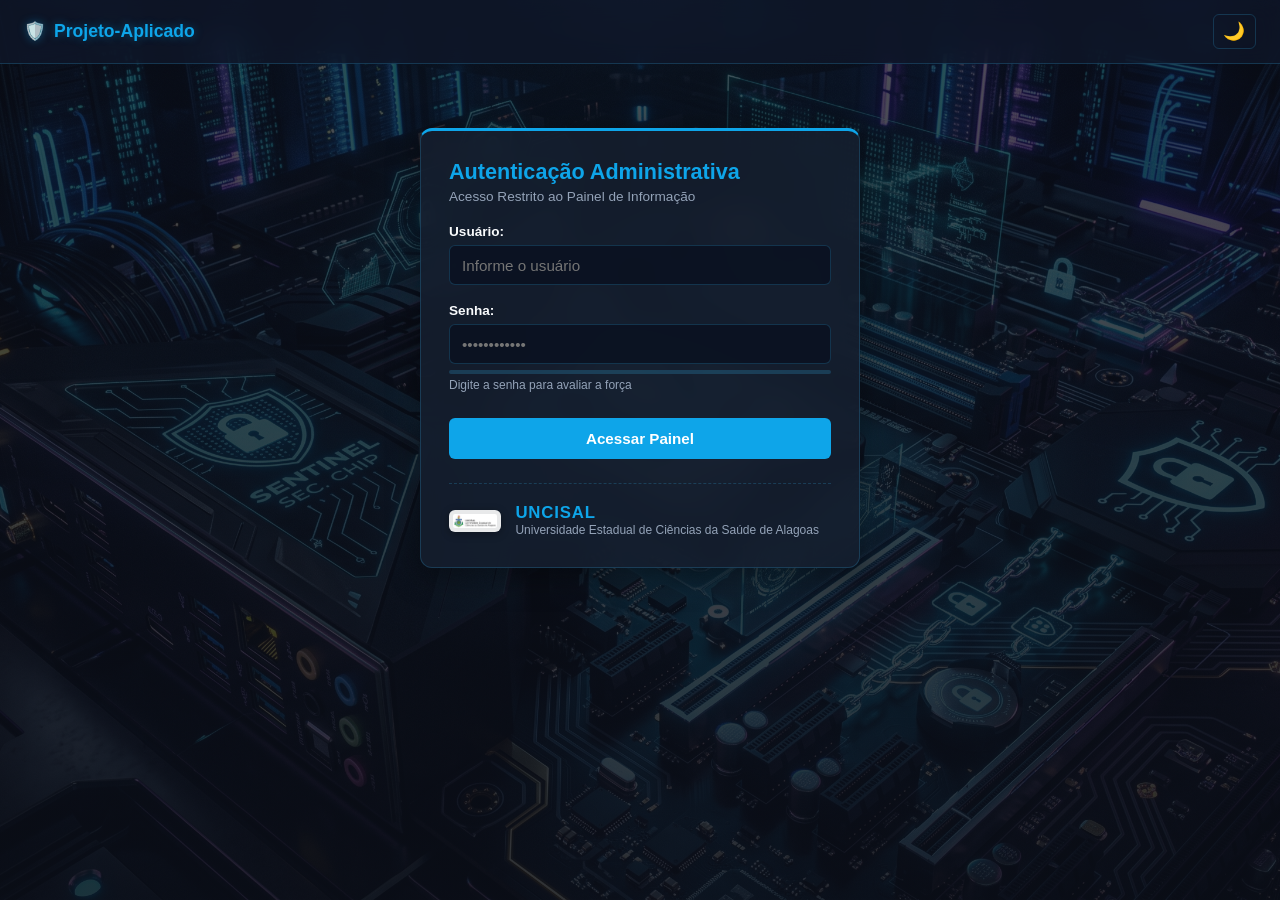
==== src/index.html @ e9300e87 "atualizar apresentação completo" ====
<!DOCTYPE html>
<html lang="pt-BR" data-theme="dark">
<head>
    <meta charset="UTF-8">
    <meta name="viewport" content="width=device-width, initial-scale=1.0">
    <meta http-equiv="X-Content-Type-Options" content="nosniff">
    <title>Painel Administrativo OCI - Projeto-Aplicado</title>
    <link rel="stylesheet" href="style.css">
</head>
<body>
    <header class="top-nav">
        <a href="index.html" class="brand">
            <span class="shield-icon">🛡️</span>
            <span>Projeto-Aplicado</span>
        </a>
        <div class="nav-actions">
            <button id="theme-toggle" class="btn-icon" aria-label="Alternar Tema" title="Alternar Modo Claro/Escuro">🌙</button>
            <button id="btn-nav-logout" class="btn-danger-sm hidden">Encerrar Sessão</button>
        </div>
    </header>

    <nav id="module-nav" class="sub-nav hidden">
        <div class="sub-nav-container">
            <a href="index.html" class="nav-link-btn active">📊 Painel Geral</a>
            <a href="apresentacao.html" class="nav-link-btn">🎥 Apresentação</a>
            <a href="github.html" class="nav-link-btn">🐙 GitHub do Projeto</a>
            <a href="servidor.html" class="nav-link-btn">🖥️ Servidor</a>
            <a href="antigravity.html" class="nav-link-btn">⚡ Antigravity</a>
            <a href="qualys.html" class="nav-link-btn">🔒 Qualy SSL lab</a>
            <a href="hardering-nginx.html" class="nav-link-btn">🛡️ Hardering nginx</a>
        </div>
    </nav>

    <main class="main-container">
        <section id="login-view" class="view card">
            <h2>Autenticação Administrativa</h2>
            <p class="subtitle">Acesso Restrito ao Painel de Informação</p>
            
            <div id="login-alert" class="alert hidden" role="alert"></div>

            <form id="login-form" autocomplete="off">
                <div class="form-group">
                    <label for="username">Usuário:</label>
                    <input type="text" id="username" name="username" required maxlength="30" placeholder="Informe o usuário">
                </div>

                <div class="form-group">
                    <label for="password">Senha:</label>
                    <input type="password" id="password" name="password" required maxlength="50" placeholder="••••••••••••">
                    <div class="password-meter-container">
                        <div id="password-meter-bar" class="meter-bar"></div>
                    </div>
                    <small id="password-feedback" class="meter-text">Digite a senha para avaliar a força</small>
                </div>

                <button type="submit" id="btn-login" class="btn-primary">Acessar Painel</button>
            </form>

            <div class="institution-footer">
                <img src="Logo uncisal.jpg" alt="Logo UNCISAL" class="institution-logo">
                <div class="institution-text">
                    <span class="inst-acronym">UNCISAL</span>
                    <span class="inst-fullname">Universidade Estadual de Ciências da Saúde de Alagoas</span>
                </div>
            </div>
        </section>

        <section id="dashboard-view" class="view hidden">
            <div class="dash-banner">
                <div>
                    <h2>Monitoramento do Servidor (OCI)</h2>
                    <p>Sessão ativa: <strong id="user-display"></strong> | Uptime do Host: <span id="srv-uptime">--</span></p>
                </div>
                <div class="session-timer-box">
                    <small>Sessão Expira em:</small>
                    <span id="session-timer" class="timer-digits">20:00</span>
                </div>
            </div>

            <div class="services-status-bar">
                <div class="srv-badge">
                    <span>Nginx Web Server:</span>
                    <strong id="status-nginx" class="badge badge-info">...</strong>
                </div>
                <div class="srv-badge">
                    <span>Fail2Ban Guard:</span>
                    <strong id="status-fail2ban" class="badge badge-info">...</strong>
                </div>
                <div class="srv-badge">
                    <span>SSHD Daemon:</span>
                    <strong id="status-sshd" class="badge badge-info">...</strong>
                </div>
                <div class="srv-badge">
                    <span>Criptografia PQC:</span>
                    <strong class="badge badge-success">ATIVADA</strong>
                </div>
            </div>

            <div class="hardware-grid">
                <div class="card hw-card">
                    <div class="hw-header">
                        <span>Processamento (CPU)</span>
                        <strong id="cpu-text">0%</strong>
                    </div>
                    <div class="progress-track">
                        <div id="cpu-bar" class="progress-fill" style="width: 0%;"></div>
                    </div>
                    <small class="hw-subtext">Carga de processamento da VM OCI</small>
                </div>

                <div class="card hw-card">
                    <div class="hw-header">
                        <span>Memória RAM</span>
                        <strong id="ram-text">0 MB / 0 MB</strong>
                    </div>
                    <div class="progress-track">
                        <div id="ram-bar" class="progress-fill" style="width: 0%;"></div>
                    </div>
                    <small class="hw-subtext">Livre: <span id="ram-free">--</span> (<span id="ram-percent">0%</span> em uso)</small>
                </div>

                <div class="card hw-card">
                    <div class="hw-header">
                        <span>Memória Swap</span>
                        <strong id="swap-text">0 MB / 0 MB</strong>
                    </div>
                    <div class="progress-track">
                        <div id="swap-bar" class="progress-fill" style="width: 0%;"></div>
                    </div>
                    <small class="hw-subtext">Livre: <span id="swap-free">--</span> (<span id="swap-percent">0%</span> em uso)</small>
                </div>
            </div>

            <div class="metrics-grid">
                <div class="metric-card">
                    <div class="metric-val" id="metric-processes">--</div>
                    <div class="metric-label">Processos no Linux</div>
                </div>
                <div class="metric-card">
                    <div class="metric-val" id="metric-sessions">--</div>
                    <div class="metric-label">Sessões Terminal / SSH</div>
                </div>
                <div class="metric-card">
                    <div class="metric-val" id="metric-blocked-attempts">0</div>
                    <div class="metric-label">Tentativas Bloqueadas</div>
                </div>
                <div class="metric-card">
                    <div class="metric-val" id="metric-events-count">0</div>
                    <div class="metric-label">Eventos Auditados</div>
                </div>
            </div>

            <div class="tools-grid">
                <div class="card tool-card">
                    <h3>Integridade de Dados (Hash SHA-256)</h3>
                    <p class="subtitle">Calculado via Web Cryptography API nativa</p>
                    <div class="form-group">
                        <input type="text" id="hash-input" placeholder="Digite uma mensagem para calcular o digest...">
                    </div>
                    <button id="btn-hash" class="btn-secondary">Gerar Hash</button>
                    <div class="hash-output-container">
                        <small>Digest Hexadecimal:</small>
                        <textarea id="hash-output" readonly rows="2"></textarea>
                    </div>
                </div>

                <div class="card tool-card">
                    <h3>Gerador de Credenciais Fortes</h3>
                    <p class="subtitle">Entropia criptográfica real via CSPRNG</p>
                    <div class="password-gen-control">
                        <label for="pass-length">Tamanho: <span id="pass-length-val">16</span> caracteres</label>
                        <input type="range" id="pass-length" min="12" max="32" value="16">
                    </div>
                    <div class="btn-group">
                        <button id="btn-gen-pass" class="btn-secondary">Gerar Senha</button>
                        <button id="btn-copy-pass" class="btn-secondary">Copiar</button>
                    </div>
                    <div class="hash-output-container">
                        <input type="text" id="generated-pass" readonly placeholder="Senha gerada">
                    </div>
                </div>
            </div>

            <div class="card logs-card">
                <h3>Logs de Auditoria de Segurança (OWASP A09:2025)</h3>
                <p class="subtitle">Registro contínuo das ações de sistema e telemetria</p>
                <div class="table-responsive">
                    <table class="logs-table">
                        <thead>
                            <tr>
                                <th>Horário</th>
                                <th>Tipo de Evento</th>
                                <th>Severidade</th>
                                <th>Detalhe Auditado</th>
                            </tr>
                        </thead>
                        <tbody id="logs-tbody"></tbody>
                    </table>
                </div>
            </div>
        </section>
    </main>

    <script src="app.js"></script>
</body>
</html>
---- src/style.css ----
/* DEFINIÇÃO DE VARIÁVEIS E TEMAS */
:root[data-theme="dark"] {
    --bg-main: #0b0f19;
    --bg-card: rgba(21, 30, 46, 0.88);
    --bg-input: rgba(11, 17, 32, 0.8);
    --text-main: #f8fafc;
    --text-muted: #94a3b8;
    --border-color: rgba(56, 189, 248, 0.2);
    --primary: #0ea5e9;
    --primary-hover: #0284c7;
    --success: #22c55e;
    --danger: #ef4444;
    --warning: #f59e0b;
}

:root[data-theme="light"] {
    --bg-main: #f1f5f9;
    --bg-card: rgba(255, 255, 255, 0.92);
    --bg-input: #ffffff;
    --text-main: #0f172a;
    --text-muted: #64748b;
    --border-color: rgba(2, 132, 199, 0.3);
    --primary: #0284c7;
    --primary-hover: #0369a1;
    --success: #16a34a;
    --danger: #dc2626;
    --warning: #d97706;
}

* {
    box-sizing: border-box;
    margin: 0;
    padding: 0;
    font-family: -apple-system, BlinkMacSystemFont, "Segoe UI", Roboto, sans-serif;
    transition: background-color 0.2s, color 0.2s, border-color 0.2s;
}

body {
    min-height: 100vh;
    display: flex;
    flex-direction: column;
    color: var(--text-main);
    background-color: var(--bg-main);
    background-size: cover;
    background-position: center;
    background-attachment: fixed;
    background-repeat: no-repeat;
}

body.view-login {
    background-image: linear-gradient(rgba(11, 15, 25, 0.72), rgba(11, 15, 25, 0.85)), url("Fundo01.jpg");
}

body.view-dashboard {
    background-image: linear-gradient(rgba(11, 15, 25, 0.78), rgba(11, 15, 25, 0.88)), url("Fundo02.jpg");
}

.top-nav {
    display: flex;
    justify-content: space-between;
    align-items: center;
    padding: 0.85rem 1.5rem;
    background-color: rgba(15, 23, 42, 0.75);
    backdrop-filter: blur(12px);
    border-bottom: 1px solid var(--border-color);
}

.brand {
    font-weight: 700;
    font-size: 1.1rem;
    display: flex;
    align-items: center;
    gap: 0.5rem;
    color: var(--primary);
    text-shadow: 0 0 10px rgba(14, 165, 233, 0.4);
    text-decoration: none;
}

.nav-actions {
    display: flex;
    align-items: center;
    gap: 0.75rem;
}

.btn-icon {
    background: transparent;
    border: 1px solid var(--border-color);
    padding: 0.4rem 0.6rem;
    border-radius: 6px;
    cursor: pointer;
    font-size: 1.1rem;
}

.btn-danger-sm {
    background-color: var(--danger);
    color: #ffffff;
    border: none;
    padding: 0.45rem 0.85rem;
    border-radius: 6px;
    font-size: 0.85rem;
    font-weight: 600;
    cursor: pointer;
    text-decoration: none;
}

.sub-nav {
    background: rgba(15, 23, 42, 0.65);
    backdrop-filter: blur(10px);
    border-bottom: 1px solid var(--border-color);
    padding: 0.6rem 1.5rem;
    overflow-x: auto;
}

.sub-nav-container {
    max-width: 1200px;
    margin: 0 auto;
    display: flex;
    gap: 0.5rem;
    align-items: center;
}

.nav-link-btn {
    background: rgba(56, 189, 248, 0.08);
    color: var(--text-muted);
    border: 1px solid var(--border-color);
    padding: 0.5rem 0.9rem;
    border-radius: 6px;
    font-size: 0.85rem;
    font-weight: 600;
    cursor: pointer;
    white-space: nowrap;
    text-decoration: none;
    display: inline-flex;
    align-items: center;
    gap: 0.4rem;
    transition: all 0.2s ease;
}

.nav-link-btn:hover {
    color: var(--text-main);
    background: rgba(56, 189, 248, 0.2);
    border-color: var(--primary);
}

.nav-link-btn.active {
    background: var(--primary);
    color: #ffffff;
    border-color: var(--primary);
    box-shadow: 0 0 12px rgba(14, 165, 233, 0.4);
}

.main-container {
    flex: 1;
    width: 100%;
    max-width: 1200px;
    margin: 0 auto;
    padding: 1.5rem;
}

.card {
    background-color: var(--bg-card);
    backdrop-filter: blur(14px);
    border: 1px solid var(--border-color);
    border-radius: 12px;
    padding: 1.75rem;
    box-shadow: 0 8px 32px 0 rgba(0, 0, 0, 0.37);
}

h2 {
    font-size: 1.35rem;
    color: var(--primary);
    margin-bottom: 0.25rem;
}

h3 {
    font-size: 1.1rem;
    margin-bottom: 0.35rem;
}

.subtitle {
    font-size: 0.85rem;
    color: var(--text-muted);
    margin-bottom: 1.25rem;
}

#login-view {
    max-width: 440px;
    margin: 2.5rem auto;
    border-top: 3px solid var(--primary);
}

.form-group {
    margin-bottom: 1.1rem;
}

label {
    display: block;
    font-size: 0.85rem;
    font-weight: 600;
    margin-bottom: 0.4rem;
}

input, textarea {
    width: 100%;
    padding: 0.65rem 0.75rem;
    border-radius: 6px;
    border: 1px solid var(--border-color);
    background-color: var(--bg-input);
    color: var(--text-main);
    font-size: 0.95rem;
}

input:focus, textarea:focus {
    outline: none;
    border-color: var(--primary);
    box-shadow: 0 0 8px rgba(14, 165, 233, 0.4);
}

.password-meter-container {
    height: 4px;
    width: 100%;
    background-color: var(--border-color);
    border-radius: 2px;
    margin-top: 0.4rem;
    overflow: hidden;
}

.meter-bar {
    height: 100%;
    width: 0;
    transition: width 0.3s, background-color 0.3s;
}

.meter-text {
    display: block;
    margin-top: 0.25rem;
    font-size: 0.75rem;
    color: var(--text-muted);
}

.institution-footer {
    margin-top: 1.5rem;
    padding-top: 1.2rem;
    border-top: 1px dashed var(--border-color);
    display: flex;
    align-items: center;
    gap: 0.9rem;
}

.institution-logo {
    width: 52px;
    height: auto;
    object-fit: contain;
    background: rgba(255, 255, 255, 0.9);
    padding: 4px;
    border-radius: 6px;
    box-shadow: 0 2px 8px rgba(0,0,0,0.3);
}

.institution-text {
    display: flex;
    flex-direction: column;
}

.inst-acronym {
    font-size: 1.05rem;
    font-weight: 800;
    color: var(--primary);
    letter-spacing: 0.05em;
}

.inst-fullname {
    font-size: 0.75rem;
    color: var(--text-muted);
    line-height: 1.3;
}

button, .btn-secondary {
    cursor: pointer;
    font-weight: 600;
    border-radius: 6px;
    border: none;
    text-decoration: none;
    display: inline-flex;
    align-items: center;
    justify-content: center;
    transition: opacity 0.2s;
}

button:hover, .btn-secondary:hover {
    opacity: 0.9;
}

.btn-primary {
    width: 100%;
    padding: 0.75rem;
    background-color: var(--primary);
    color: #ffffff;
    font-size: 0.95rem;
    margin-top: 0.5rem;
}

.btn-secondary {
    background-color: rgba(56, 189, 248, 0.15);
    border: 1px solid var(--border-color);
    color: var(--text-main);
    padding: 0.5rem 0.85rem;
    font-size: 0.85rem;
}

.btn-group {
    display: flex;
    gap: 0.5rem;
    margin-bottom: 0.75rem;
}

.alert {
    padding: 0.75rem;
    border-radius: 6px;
    font-size: 0.85rem;
    margin-bottom: 1rem;
}

.alert-error {
    background-color: rgba(239, 68, 68, 0.2);
    border: 1px solid var(--danger);
    color: #fca5a5;
}

.dash-banner {
    display: flex;
    justify-content: space-between;
    align-items: center;
    margin-bottom: 1.5rem;
    padding-bottom: 1rem;
    border-bottom: 1px solid var(--border-color);
    flex-wrap: wrap;
    gap: 1rem;
}

.session-timer-box {
    text-align: right;
    background-color: var(--bg-card);
    border: 1px solid var(--border-color);
    padding: 0.5rem 1rem;
    border-radius: 8px;
}

.timer-digits {
    display: block;
    font-size: 1.4rem;
    font-weight: 700;
    color: var(--primary);
    font-family: monospace;
}

.services-status-bar {
    display: flex;
    flex-wrap: wrap;
    gap: 1rem;
    margin-bottom: 1.5rem;
    background-color: var(--bg-card);
    backdrop-filter: blur(12px);
    border: 1px solid var(--border-color);
    padding: 0.85rem 1.25rem;
    border-radius: 8px;
    align-items: center;
    justify-content: space-between;
}

.srv-badge {
    display: flex;
    align-items: center;
    gap: 0.5rem;
    font-size: 0.85rem;
}

.hardware-grid {
    display: grid;
    grid-template-columns: repeat(auto-fit, minmax(280px, 1fr));
    gap: 1rem;
    margin-bottom: 1.5rem;
}

.hw-card {
    padding: 1.25rem;
}

.hw-header {
    display: flex;
    justify-content: space-between;
    font-size: 0.9rem;
    font-weight: 600;
    margin-bottom: 0.5rem;
}

.progress-track {
    width: 100%;
    height: 10px;
    background-color: rgba(255, 255, 255, 0.1);
    border-radius: 5px;
    overflow: hidden;
    margin-bottom: 0.5rem;
}

.progress-fill {
    height: 100%;
    width: 0%;
    background-color: var(--primary);
    border-radius: 5px;
    transition: width 0.5s ease-in-out, background-color 0.3s;
}

.hw-subtext {
    font-size: 0.75rem;
    color: var(--text-muted);
}

.metrics-grid {
    display: grid;
    grid-template-columns: repeat(auto-fit, minmax(200px, 1fr));
    gap: 1rem;
    margin-bottom: 1.5rem;
}

.metric-card {
    background-color: var(--bg-card);
    backdrop-filter: blur(12px);
    border: 1px solid var(--border-color);
    padding: 1.25rem;
    border-radius: 8px;
    text-align: center;
}

.metric-val {
    font-size: 1.6rem;
    font-weight: 700;
    color: var(--success);
    margin-bottom: 0.25rem;
}

.metric-label {
    font-size: 0.8rem;
    color: var(--text-muted);
}

.tools-grid {
    display: grid;
    grid-template-columns: repeat(auto-fit, minmax(320px, 1fr));
    gap: 1.5rem;
    margin-bottom: 1.5rem;
}

.tool-card {
    display: flex;
    flex-direction: column;
}

.hash-output-container {
    margin-top: 0.75rem;
}

.hash-output-container textarea,
.hash-output-container input {
    margin-top: 0.25rem;
    font-family: monospace;
    font-size: 0.8rem;
}

.password-gen-control {
    display: flex;
    justify-content: space-between;
    align-items: center;
    margin-bottom: 0.75rem;
    font-size: 0.85rem;
}

.password-gen-control input[type="range"] {
    width: 50%;
}

.logs-card {
    margin-top: 1rem;
}

.table-responsive {
    overflow-x: auto;
}

.logs-table {
    width: 100%;
    border-collapse: collapse;
    font-size: 0.85rem;
    text-align: left;
}

.logs-table th, .logs-table td {
    padding: 0.65rem 0.75rem;
    border-bottom: 1px solid var(--border-color);
}

.logs-table th {
    color: var(--text-muted);
    font-weight: 600;
}

.gallery-header {
    display: flex;
    justify-content: space-between;
    align-items: center;
    border-bottom: 1px solid var(--border-color);
    padding-bottom: 1rem;
    margin-bottom: 1.5rem;
    flex-wrap: wrap;
    gap: 1rem;
}

.gallery-grid {
    display: grid;
    grid-template-columns: repeat(auto-fill, minmax(260px, 1fr));
    gap: 1.25rem;
}

.gallery-item {
    background: rgba(15, 23, 42, 0.6);
    border: 1px solid var(--border-color);
    border-radius: 8px;
    overflow: hidden;
    display: flex;
    flex-direction: column;
    transition: transform 0.2s, border-color 0.2s;
}

.gallery-item:hover {
    transform: translateY(-3px);
    border-color: var(--primary);
}

.gallery-thumb-container {
    width: 100%;
    height: 180px;
    background-color: #060911;
    display: flex;
    align-items: center;
    justify-content: center;
    overflow: hidden;
}

.gallery-thumb {
    width: 100%;
    height: 100%;
    object-fit: cover;
}

.gallery-caption {
    padding: 0.75rem;
    display: flex;
    flex-direction: column;
    gap: 0.25rem;
}

.gallery-name {
    font-size: 0.85rem;
    font-weight: 700;
    color: var(--text-main);
}

.gallery-tag {
    font-size: 0.72rem;
    font-family: monospace;
    color: var(--primary);
}

.video-wrapper {
    max-width: 900px;
    margin: 1.5rem auto 0;
    background: #000000;
    border-radius: 10px;
    overflow: hidden;
    border: 1px solid var(--border-color);
    box-shadow: 0 10px 30px rgba(0, 0, 0, 0.5);
}

.video-player {
    width: 100%;
    max-height: 520px;
    display: block;
    outline: none;
}

.video-info-box {
    margin-top: 1rem;
    background: rgba(15, 23, 42, 0.5);
    padding: 1rem;
    border-radius: 8px;
    border: 1px solid var(--border-color);
    display: flex;
    justify-content: space-between;
    align-items: center;
    flex-wrap: wrap;
    gap: 0.5rem;
}

.badge {
    padding: 0.2rem 0.45rem;
    border-radius: 4px;
    font-size: 0.75rem;
    font-weight: 700;
}

.badge-info { background: rgba(2, 132, 199, 0.2); color: #38bdf8; }
.badge-warn { background: rgba(245, 158, 11, 0.2); color: #fbbf24; }
.badge-danger { background: rgba(239, 68, 68, 0.2); color: #f87171; }
.badge-success { background: rgba(34, 197, 94, 0.2); color: #4ade80; }

.hidden {
    display: none !important;
}
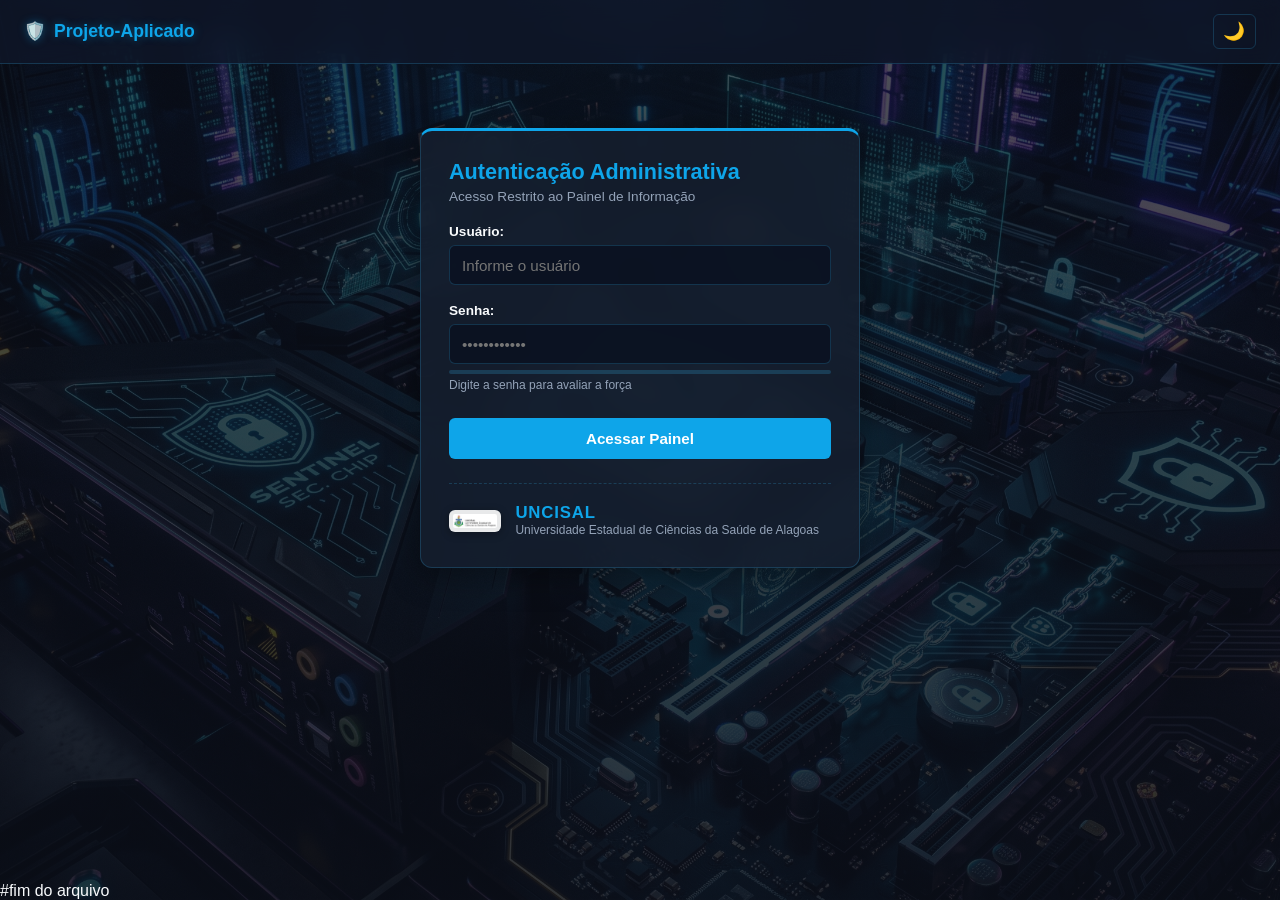
==== commit 00371e86: "teste do index" ====
--- a/src/index.html
+++ b/src/index.html
@@ -203,4 +203,5 @@
 
     <script src="app.js"></script>
 </body>
-</html>
+#fim do arquivo
+</html>
--- a/src/style.css
+++ b/src/style.css
@@ -528,12 +528,14 @@
     overflow: hidden;
     display: flex;
     flex-direction: column;
-    transition: transform 0.2s, border-color 0.2s;
+    transition: transform 0.2s, border-color 0.2s, box-shadow 0.2s;
+    cursor: pointer;
 }
 
 .gallery-item:hover {
-    transform: translateY(-3px);
+    transform: translateY(-4px);
     border-color: var(--primary);
+    box-shadow: 0 6px 20px rgba(14, 165, 233, 0.25);
 }
 
 .gallery-thumb-container {
@@ -544,6 +546,27 @@
     align-items: center;
     justify-content: center;
     overflow: hidden;
+    position: relative;
+}
+
+.gallery-thumb-container::after {
+    content: "🔍 Expandir";
+    position: absolute;
+    bottom: 8px;
+    right: 8px;
+    background: rgba(11, 15, 25, 0.8);
+    color: #38bdf8;
+    font-size: 0.72rem;
+    font-weight: 600;
+    padding: 3px 8px;
+    border-radius: 4px;
+    border: 1px solid rgba(56, 189, 248, 0.3);
+    opacity: 0;
+    transition: opacity 0.2s;
+}
+
+.gallery-item:hover .gallery-thumb-container::after {
+    opacity: 1;
 }
 
 .gallery-thumb {
@@ -571,6 +594,100 @@
     color: var(--primary);
 }
 
+/* ==========================================================================
+   MODAL / LIGHTBOX DE IMAGEM EM TELA CHEIA
+   ========================================================================== */
+.lightbox-modal {
+    position: fixed;
+    top: 0;
+    left: 0;
+    width: 100vw;
+    height: 100vh;
+    background: rgba(4, 7, 13, 0.88);
+    backdrop-filter: blur(10px);
+    -webkit-backdrop-filter: blur(10px);
+    z-index: 9999;
+    display: flex;
+    flex-direction: column;
+    align-items: center;
+    justify-content: center;
+    padding: 1.5rem;
+    opacity: 0;
+    pointer-events: none;
+    transition: opacity 0.25s ease;
+}
+
+.lightbox-modal.active {
+    opacity: 1;
+    pointer-events: auto;
+}
+
+.lightbox-content {
+    max-width: 95vw;
+    max-height: 85vh;
+    display: flex;
+    flex-direction: column;
+    align-items: center;
+    position: relative;
+    animation: zoomIn 0.25s cubic-bezier(0.16, 1, 0.3, 1);
+}
+
+@keyframes zoomIn {
+    from { transform: scale(0.92); opacity: 0; }
+    to { transform: scale(1); opacity: 1; }
+}
+
+.lightbox-img {
+    max-width: 95vw;
+    max-height: 80vh;
+    object-fit: contain;
+    border-radius: 8px;
+    border: 1px solid var(--border-color);
+    box-shadow: 0 10px 40px rgba(0, 0, 0, 0.8);
+    background: #0b0f19;
+}
+
+.lightbox-caption {
+    margin-top: 0.75rem;
+    color: var(--text-main);
+    font-size: 0.95rem;
+    font-weight: 600;
+    text-align: center;
+    display: flex;
+    gap: 0.75rem;
+    align-items: center;
+    background: rgba(15, 23, 42, 0.85);
+    padding: 0.4rem 1rem;
+    border-radius: 20px;
+    border: 1px solid var(--border-color);
+}
+
+.lightbox-close {
+    position: absolute;
+    top: 1.5rem;
+    right: 2rem;
+    background: rgba(15, 23, 42, 0.8);
+    border: 1px solid var(--border-color);
+    color: #ffffff;
+    font-size: 1.8rem;
+    width: 44px;
+    height: 44px;
+    border-radius: 50%;
+    cursor: pointer;
+    display: flex;
+    align-items: center;
+    justify-content: center;
+    transition: all 0.2s;
+    line-height: 1;
+}
+
+.lightbox-close:hover {
+    background: var(--danger);
+    border-color: var(--danger);
+    transform: scale(1.1);
+}
+
+/* Área de Vídeo */
 .video-wrapper {
     max-width: 900px;
     margin: 1.5rem auto 0;
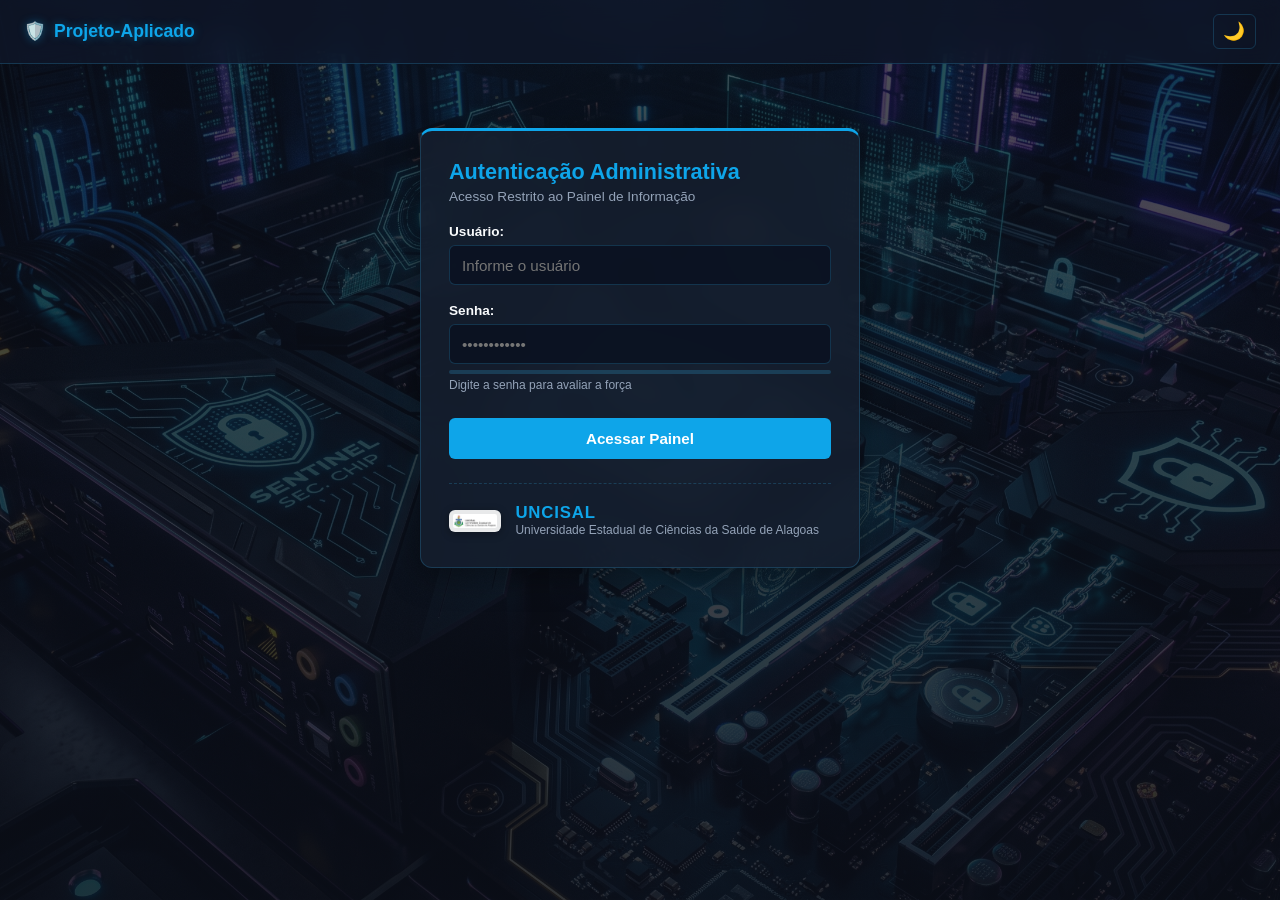
==== commit e7926feb: "melhoria 001" ====
--- a/src/index.html
+++ b/src/index.html
@@ -27,7 +27,7 @@
             <a href="servidor.html" class="nav-link-btn">🖥️ Servidor</a>
             <a href="antigravity.html" class="nav-link-btn">⚡ Antigravity</a>
             <a href="qualys.html" class="nav-link-btn">🔒 Qualy SSL lab</a>
-            <a href="hardering-nginx.html" class="nav-link-btn">🛡️ Hardering nginx</a>
+            <a href="hardening-nginx.html" class="nav-link-btn">🛡️ Hardening Nginx</a>
         </div>
     </nav>
 
@@ -48,7 +48,7 @@
                     <label for="password">Senha:</label>
                     <input type="password" id="password" name="password" required maxlength="50" placeholder="••••••••••••">
                     <div class="password-meter-container">
-                        <div id="password-meter-bar" class="meter-bar"></div>
+                        <div id="password-meter-bar" class="meter-bar" role="progressbar" aria-label="Força da Senha" aria-valuenow="0" aria-valuemin="0" aria-valuemax="100"></div>
                     </div>
                     <small id="password-feedback" class="meter-text">Digite a senha para avaliar a força</small>
                 </div>
@@ -57,7 +57,7 @@
             </form>
 
             <div class="institution-footer">
-                <img src="Logo uncisal.jpg" alt="Logo UNCISAL" class="institution-logo">
+                <img src="logo-uncisal.jpg" alt="Logo UNCISAL" class="institution-logo">
                 <div class="institution-text">
                     <span class="inst-acronym">UNCISAL</span>
                     <span class="inst-fullname">Universidade Estadual de Ciências da Saúde de Alagoas</span>
@@ -203,5 +203,5 @@
 
     <script src="app.js"></script>
 </body>
-#fim do arquivo
+
 </html>
--- a/src/style.css
+++ b/src/style.css
@@ -32,7 +32,10 @@
     margin: 0;
     padding: 0;
     font-family: -apple-system, BlinkMacSystemFont, "Segoe UI", Roboto, sans-serif;
-    transition: background-color 0.2s, color 0.2s, border-color 0.2s;
+}
+
+body, .card, .btn-primary, .btn-secondary, .nav-link-btn, .btn-icon, .top-nav, input, select, textarea {
+    transition: background-color 0.2s ease, color 0.2s ease, border-color 0.2s ease, box-shadow 0.2s ease;
 }
 
 body {
@@ -623,12 +626,15 @@
 }
 
 .lightbox-content {
-    max-width: 95vw;
+    width: 92vw;
+    max-width: 1400px;
     max-height: 85vh;
     display: flex;
     flex-direction: column;
     align-items: center;
+    justify-content: center;
     position: relative;
+    overflow: hidden;
     animation: zoomIn 0.25s cubic-bezier(0.16, 1, 0.3, 1);
 }
 
@@ -638,13 +644,61 @@
 }
 
 .lightbox-img {
-    max-width: 95vw;
-    max-height: 80vh;
+    max-width: 100%;
+    max-height: 75vh;
     object-fit: contain;
     border-radius: 8px;
     border: 1px solid var(--border-color);
     box-shadow: 0 10px 40px rgba(0, 0, 0, 0.8);
     background: #0b0f19;
+    cursor: zoom-in;
+    user-select: none;
+    transform-origin: center center;
+    transition: transform 0.15s ease-out;
+}
+
+.lightbox-toolbar {
+    position: absolute;
+    top: 1.2rem;
+    right: 5.5rem;
+    z-index: 10000;
+    display: flex;
+    align-items: center;
+    gap: 0.5rem;
+    background: rgba(15, 23, 42, 0.9);
+    padding: 0.4rem 0.8rem;
+    border-radius: 30px;
+    border: 1px solid var(--border-color);
+    backdrop-filter: blur(10px);
+    box-shadow: 0 4px 20px rgba(0, 0, 0, 0.4);
+}
+
+.lightbox-btn {
+    background: rgba(56, 189, 248, 0.15);
+    color: var(--text-main);
+    border: 1px solid var(--border-color);
+    border-radius: 6px;
+    padding: 0.3rem 0.65rem;
+    font-size: 0.85rem;
+    font-weight: 600;
+    cursor: pointer;
+    transition: all 0.2s ease;
+}
+
+.lightbox-btn:hover {
+    background: var(--primary);
+    color: #ffffff;
+    border-color: var(--primary);
+    box-shadow: 0 0 10px rgba(14, 165, 233, 0.5);
+}
+
+.lightbox-zoom-level {
+    font-size: 0.85rem;
+    font-weight: 700;
+    color: var(--primary);
+    min-width: 48px;
+    text-align: center;
+    font-family: Consolas, monospace;
 }
 
 .lightbox-caption {
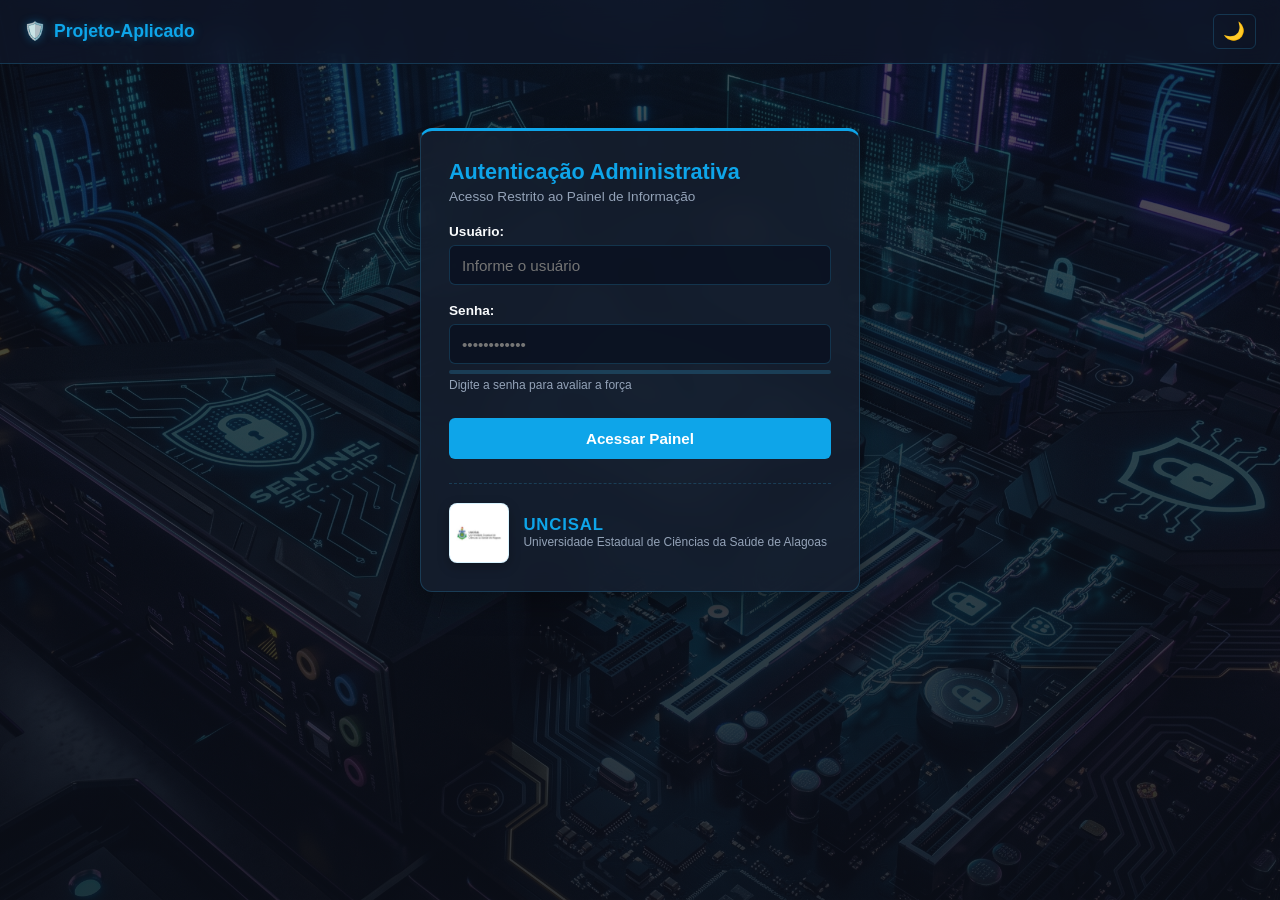
==== commit 003344d3: "mover imagens de src para img" ====
--- a/src/index.html
+++ b/src/index.html
@@ -48,7 +48,7 @@
                     <label for="password">Senha:</label>
                     <input type="password" id="password" name="password" required maxlength="50" placeholder="••••••••••••">
                     <div class="password-meter-container">
-                        <div id="password-meter-bar" class="meter-bar" role="progressbar" aria-label="Força da Senha" aria-valuenow="0" aria-valuemin="0" aria-valuemax="100"></div>
+                        <div id="password-meter-bar" class="meter-bar"></div>
                     </div>
                     <small id="password-feedback" class="meter-text">Digite a senha para avaliar a força</small>
                 </div>
@@ -57,7 +57,7 @@
             </form>
 
             <div class="institution-footer">
-                <img src="logo-uncisal.jpg" alt="Logo UNCISAL" class="institution-logo">
+                <img src="img/logo-uncisal.jpg" alt="Logo UNCISAL" class="institution-logo">
                 <div class="institution-text">
                     <span class="inst-acronym">UNCISAL</span>
                     <span class="inst-fullname">Universidade Estadual de Ciências da Saúde de Alagoas</span>
@@ -203,5 +203,4 @@
 
     <script src="app.js"></script>
 </body>
-
-</html>+</html>
--- a/src/style.css
+++ b/src/style.css
@@ -32,10 +32,7 @@
     margin: 0;
     padding: 0;
     font-family: -apple-system, BlinkMacSystemFont, "Segoe UI", Roboto, sans-serif;
-}
-
-body, .card, .btn-primary, .btn-secondary, .nav-link-btn, .btn-icon, .top-nav, input, select, textarea {
-    transition: background-color 0.2s ease, color 0.2s ease, border-color 0.2s ease, box-shadow 0.2s ease;
+    transition: background-color 0.2s, color 0.2s, border-color 0.2s;
 }
 
 body {
@@ -51,11 +48,11 @@
 }
 
 body.view-login {
-    background-image: linear-gradient(rgba(11, 15, 25, 0.72), rgba(11, 15, 25, 0.85)), url("Fundo01.jpg");
+    background-image: linear-gradient(rgba(11, 15, 25, 0.72), rgba(11, 15, 25, 0.85)), url("img/Fundo01.jpg");
 }
 
 body.view-dashboard {
-    background-image: linear-gradient(rgba(11, 15, 25, 0.78), rgba(11, 15, 25, 0.88)), url("Fundo02.jpg");
+    background-image: linear-gradient(rgba(11, 15, 25, 0.78), rgba(11, 15, 25, 0.88)), url("img/Fundo02.jpg");
 }
 
 .top-nav {
@@ -251,13 +248,14 @@
 }
 
 .institution-logo {
-    width: 52px;
-    height: auto;
+    width: 60px;
+    height: 60px;
     object-fit: contain;
-    background: rgba(255, 255, 255, 0.9);
-    padding: 4px;
-    border-radius: 6px;
-    box-shadow: 0 2px 8px rgba(0,0,0,0.3);
+    background: #ffffff;
+    padding: 6px;
+    border-radius: 8px;
+    box-shadow: 0 4px 12px rgba(0, 0, 0, 0.25);
+    border: 1px solid var(--border-color);
 }
 
 .institution-text {
@@ -628,13 +626,12 @@
 .lightbox-content {
     width: 92vw;
     max-width: 1400px;
-    max-height: 85vh;
+    max-height: 88vh;
     display: flex;
     flex-direction: column;
     align-items: center;
     justify-content: center;
     position: relative;
-    overflow: hidden;
     animation: zoomIn 0.25s cubic-bezier(0.16, 1, 0.3, 1);
 }
 
@@ -644,61 +641,15 @@
 }
 
 .lightbox-img {
+    width: 100%;
+    height: 100%;
     max-width: 100%;
-    max-height: 75vh;
+    max-height: 78vh;
     object-fit: contain;
     border-radius: 8px;
     border: 1px solid var(--border-color);
     box-shadow: 0 10px 40px rgba(0, 0, 0, 0.8);
     background: #0b0f19;
-    cursor: zoom-in;
-    user-select: none;
-    transform-origin: center center;
-    transition: transform 0.15s ease-out;
-}
-
-.lightbox-toolbar {
-    position: absolute;
-    top: 1.2rem;
-    right: 5.5rem;
-    z-index: 10000;
-    display: flex;
-    align-items: center;
-    gap: 0.5rem;
-    background: rgba(15, 23, 42, 0.9);
-    padding: 0.4rem 0.8rem;
-    border-radius: 30px;
-    border: 1px solid var(--border-color);
-    backdrop-filter: blur(10px);
-    box-shadow: 0 4px 20px rgba(0, 0, 0, 0.4);
-}
-
-.lightbox-btn {
-    background: rgba(56, 189, 248, 0.15);
-    color: var(--text-main);
-    border: 1px solid var(--border-color);
-    border-radius: 6px;
-    padding: 0.3rem 0.65rem;
-    font-size: 0.85rem;
-    font-weight: 600;
-    cursor: pointer;
-    transition: all 0.2s ease;
-}
-
-.lightbox-btn:hover {
-    background: var(--primary);
-    color: #ffffff;
-    border-color: var(--primary);
-    box-shadow: 0 0 10px rgba(14, 165, 233, 0.5);
-}
-
-.lightbox-zoom-level {
-    font-size: 0.85rem;
-    font-weight: 700;
-    color: var(--primary);
-    min-width: 48px;
-    text-align: center;
-    font-family: Consolas, monospace;
 }
 
 .lightbox-caption {
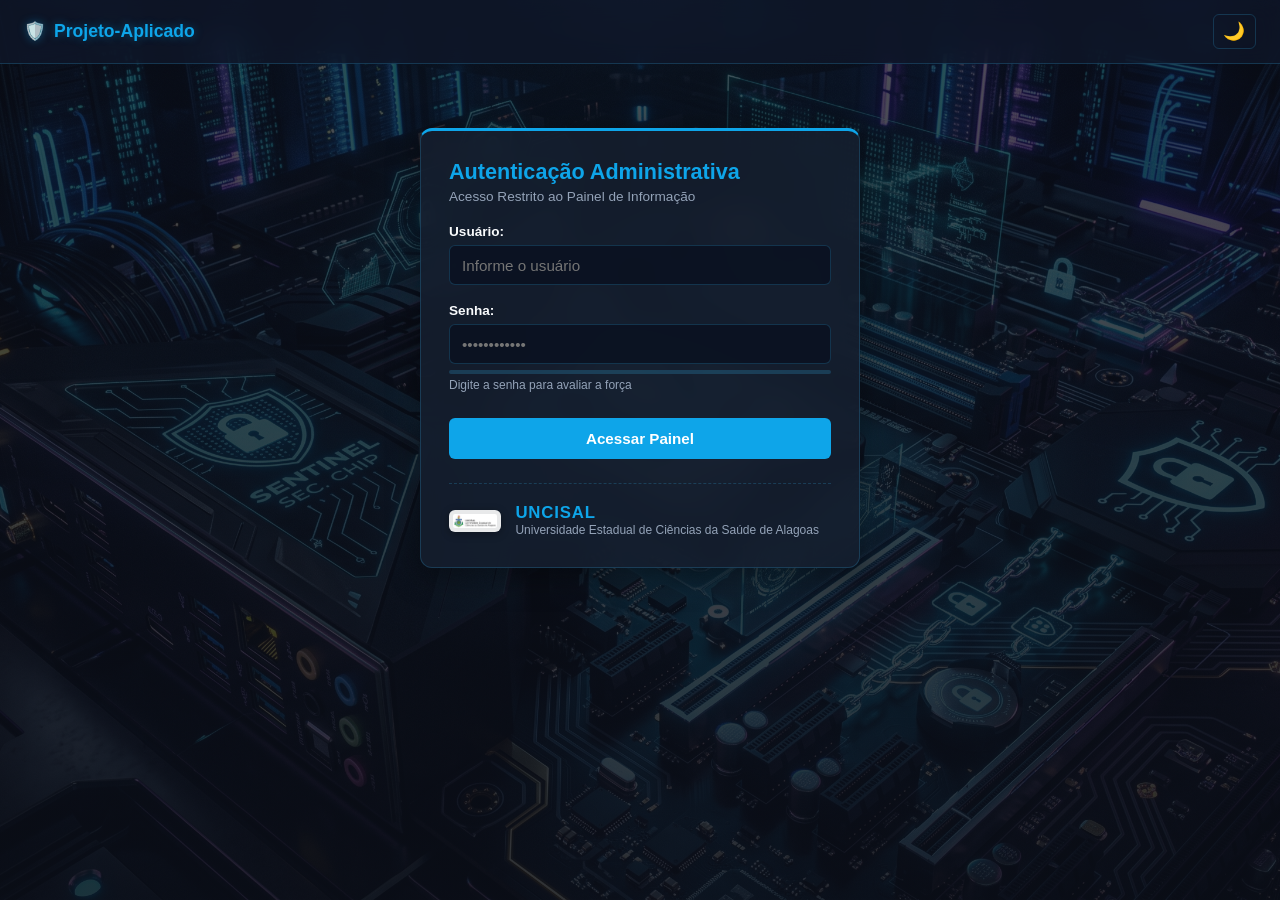
==== commit 783af198: "atualização paginas" ====
--- a/src/index.html
+++ b/src/index.html
@@ -4,6 +4,9 @@
     <meta charset="UTF-8">
     <meta name="viewport" content="width=device-width, initial-scale=1.0">
     <meta http-equiv="X-Content-Type-Options" content="nosniff">
+    <meta http-equiv="Cache-Control" content="no-cache, no-store, must-revalidate">
+    <meta http-equiv="Pragma" content="no-cache">
+    <meta http-equiv="Expires" content="0">
     <title>Painel Administrativo OCI - Projeto-Aplicado</title>
     <link rel="stylesheet" href="style.css">
 </head>
@@ -21,13 +24,13 @@
 
     <nav id="module-nav" class="sub-nav hidden">
         <div class="sub-nav-container">
-            <a href="index.html" class="nav-link-btn active">📊 Painel Geral</a>
-            <a href="apresentacao.html" class="nav-link-btn">🎥 Apresentação</a>
-            <a href="github.html" class="nav-link-btn">🐙 GitHub do Projeto</a>
-            <a href="servidor.html" class="nav-link-btn">🖥️ Servidor</a>
-            <a href="antigravity.html" class="nav-link-btn">⚡ Antigravity</a>
-            <a href="qualys.html" class="nav-link-btn">🔒 Qualy SSL lab</a>
-            <a href="hardening-nginx.html" class="nav-link-btn">🛡️ Hardening Nginx</a>
+            <a href="index.html?v=8" class="nav-link-btn active">📊 Painel Geral</a>
+            <a href="apresentacao.html?v=8" class="nav-link-btn">🎥 Apresentação</a>
+            <a href="github.html?v=8" class="nav-link-btn">🐙 GitHub do Projeto</a>
+            <a href="servidor.html?v=8" class="nav-link-btn">🖥️ Servidor</a>
+            <a href="antigravity.html?v=8" class="nav-link-btn">⚡ Antigravity</a>
+            <a href="qualys.html?v=8" class="nav-link-btn">🔒 Qualy SSL lab</a>
+            <a href="hardening-nginx.html?v=8" class="nav-link-btn">🛡️ Hardening Nginx</a>
         </div>
     </nav>
 
@@ -57,7 +60,7 @@
             </form>
 
             <div class="institution-footer">
-                <img src="img/logo-uncisal.jpg" alt="Logo UNCISAL" class="institution-logo">
+                <img src="Logo uncisal.jpg" alt="Logo UNCISAL" class="institution-logo">
                 <div class="institution-text">
                     <span class="inst-acronym">UNCISAL</span>
                     <span class="inst-fullname">Universidade Estadual de Ciências da Saúde de Alagoas</span>
--- a/src/style.css
+++ b/src/style.css
@@ -48,11 +48,11 @@
 }
 
 body.view-login {
-    background-image: linear-gradient(rgba(11, 15, 25, 0.72), rgba(11, 15, 25, 0.85)), url("img/Fundo01.jpg");
+    background-image: linear-gradient(rgba(11, 15, 25, 0.72), rgba(11, 15, 25, 0.85)), url("Fundo01.jpg");
 }
 
 body.view-dashboard {
-    background-image: linear-gradient(rgba(11, 15, 25, 0.78), rgba(11, 15, 25, 0.88)), url("img/Fundo02.jpg");
+    background-image: linear-gradient(rgba(11, 15, 25, 0.78), rgba(11, 15, 25, 0.88)), url("Fundo02.jpg");
 }
 
 .top-nav {
@@ -248,14 +248,13 @@
 }
 
 .institution-logo {
-    width: 60px;
-    height: 60px;
+    width: 52px;
+    height: auto;
     object-fit: contain;
-    background: #ffffff;
-    padding: 6px;
-    border-radius: 8px;
-    box-shadow: 0 4px 12px rgba(0, 0, 0, 0.25);
-    border: 1px solid var(--border-color);
+    background: rgba(255, 255, 255, 0.9);
+    padding: 4px;
+    border-radius: 6px;
+    box-shadow: 0 2px 8px rgba(0,0,0,0.3);
 }
 
 .institution-text {
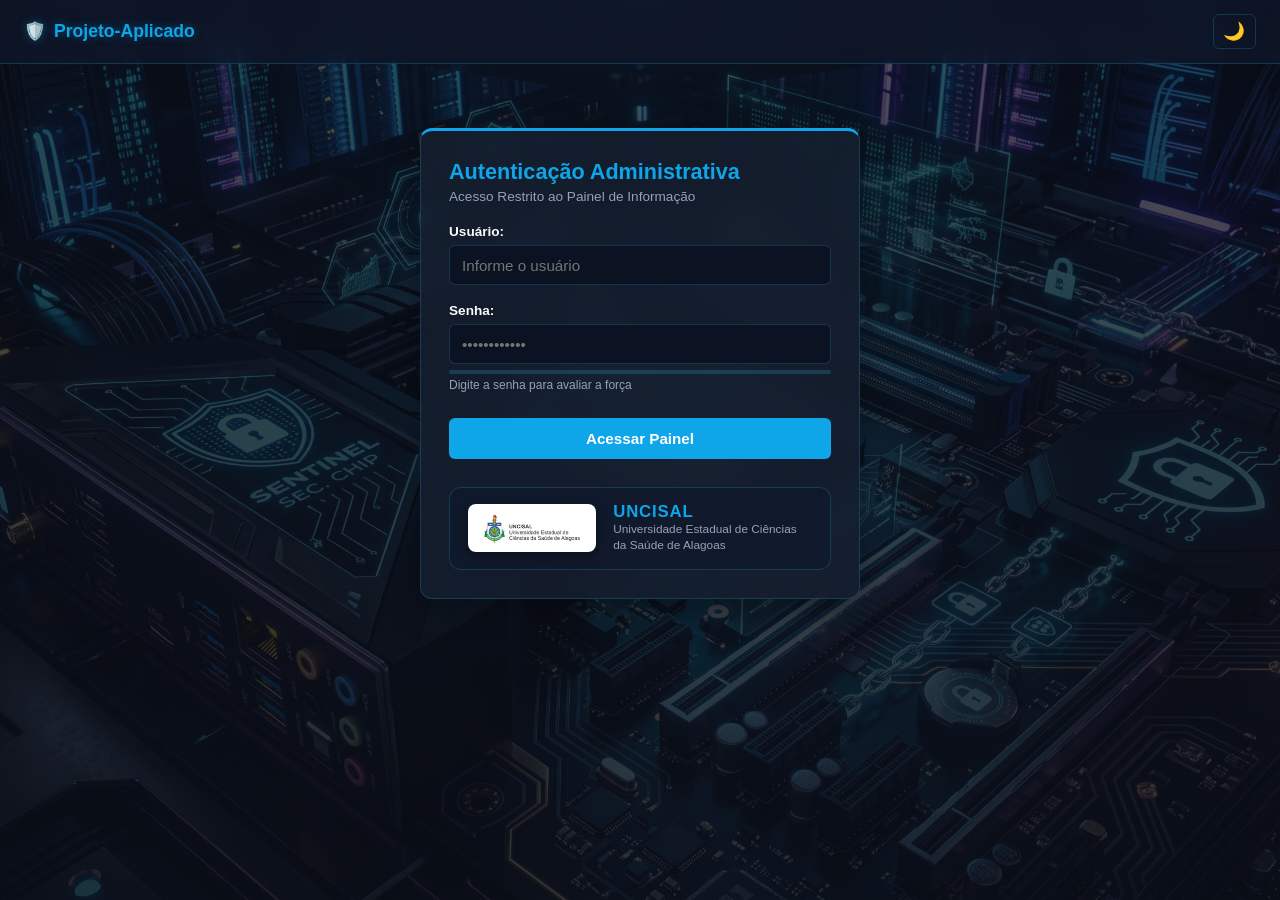
==== commit cabe4fd5: "logo-uncisal" ====
--- a/src/index.html
+++ b/src/index.html
@@ -8,7 +8,7 @@
     <meta http-equiv="Pragma" content="no-cache">
     <meta http-equiv="Expires" content="0">
     <title>Painel Administrativo OCI - Projeto-Aplicado</title>
-    <link rel="stylesheet" href="style.css">
+    <link rel="stylesheet" href="style.css?v=9">
 </head>
 <body>
     <header class="top-nav">
--- a/src/style.css
+++ b/src/style.css
@@ -239,22 +239,26 @@
 }
 
 .institution-footer {
-    margin-top: 1.5rem;
-    padding-top: 1.2rem;
-    border-top: 1px dashed var(--border-color);
-    display: flex;
-    align-items: center;
-    gap: 0.9rem;
+    margin-top: 1.75rem;
+    padding: 0.9rem 1.1rem;
+    background: rgba(15, 23, 42, 0.5);
+    border-radius: 12px;
+    border: 1px solid var(--border-color);
+    display: flex;
+    align-items: center;
+    gap: 1.1rem;
 }
 
 .institution-logo {
-    width: 52px;
-    height: auto;
+    height: 48px;
+    width: auto;
     object-fit: contain;
-    background: rgba(255, 255, 255, 0.9);
-    padding: 4px;
-    border-radius: 6px;
-    box-shadow: 0 2px 8px rgba(0,0,0,0.3);
+    background: #ffffff;
+    padding: 6px 12px;
+    border-radius: 8px;
+    box-shadow: 0 4px 12px rgba(0, 0, 0, 0.35);
+    border: 1px solid rgba(255, 255, 255, 0.3);
+    flex-shrink: 0;
 }
 
 .institution-text {
@@ -267,12 +271,13 @@
     font-weight: 800;
     color: var(--primary);
     letter-spacing: 0.05em;
+    line-height: 1.2;
 }
 
 .inst-fullname {
-    font-size: 0.75rem;
+    font-size: 0.74rem;
     color: var(--text-muted);
-    line-height: 1.3;
+    line-height: 1.35;
 }
 
 button, .btn-secondary {
